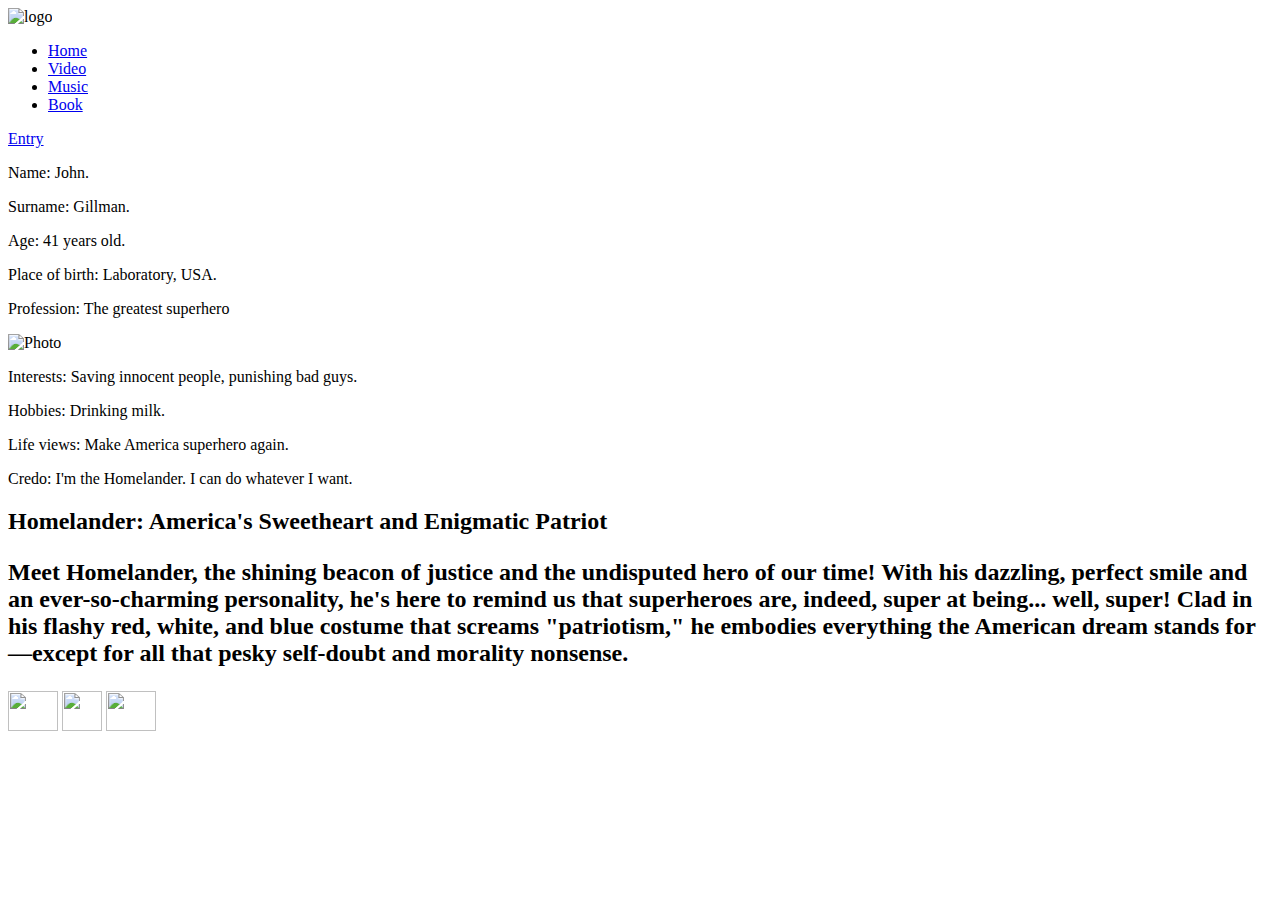
==== index.html @ f615ab15 "Create index.html" ====
<!DOCTYPE html>
<html lang="en">
<head>
    <meta charset="UTF-8">
    <meta name="viewport" content="width=device-width, initial-scale=1.0">
    <title>Document</title>
</head>
<body>
    <nav class = "navbar">
        <img src = "./src/public/Logo.png" width = 100 height = 100 alt = "logo">
        <ul>
            <li><a href = "index.html">Home</a></li>
            <li><a href = "video.html">Video</a></li>
            <li><a href = "audio.html">Music</a></li>
            <li><a href = "book.html">Book</a></li>
        </ul>
        <div><a href = "https://ku.edu.kz">Entry</a></div>
    </nav>
    <main class = container>
        <div class = "person">
            <p>Name: John.</p>
            <p>Surname: Gillman.</p>
            <p>Age: 41 years old.</p>
            <p>Place of birth: Laboratory, USA.</p>
            <p>Profession: The greatest superhero</p>
        </div>
        <img src = "./src/public/Photo.jpg" width = 600 height = 400 alt = "Photo">
        <div class = "interests">
            <p>Interests: Saving innocent people, punishing bad guys.</p>
            <p>Hobbies: Drinking milk.</p>
            <p>Life views: Make America superhero again.</p>
            <p>Credo: I'm the Homelander. I can do whatever I want.<p>
        </div>
        <section>
            <h2>Homelander: America's Sweetheart and Enigmatic Patriot<h2>
            <p>Meet Homelander, the shining beacon of justice and the undisputed hero of our time! With his dazzling, perfect smile and an ever-so-charming personality, he's here to remind us that superheroes are, indeed, super at being... well, super! Clad in his flashy red, white, and blue costume that screams "patriotism," he embodies everything the American dream stands for—except for all that pesky self-doubt and morality nonsense.</p>
        </section>
    </main>
    <footer>
        <a href = "https://youtube.com/@voughtintl?si=_PPRbvTHxkRu3IyV"><img src = "./src/public/youtube.png" width = 50 height = 40></a>
        <a href = "https://www.tiktok.com/@theboystv?_t=8pTpOxxFvW9&_r=1"><img src = "./src/public/tiktok.png" width = 40 height = 40></a>
        <a href = "https://www.instagram.com/kamarayev?igsh=MWQwenF3M3E0Y2RyaA%3D%3D&utm_source=qr"><img src = "./src/public/instagram.jpg" width = 50 height = 40></a>
    </footer>
    
</body>
</html>
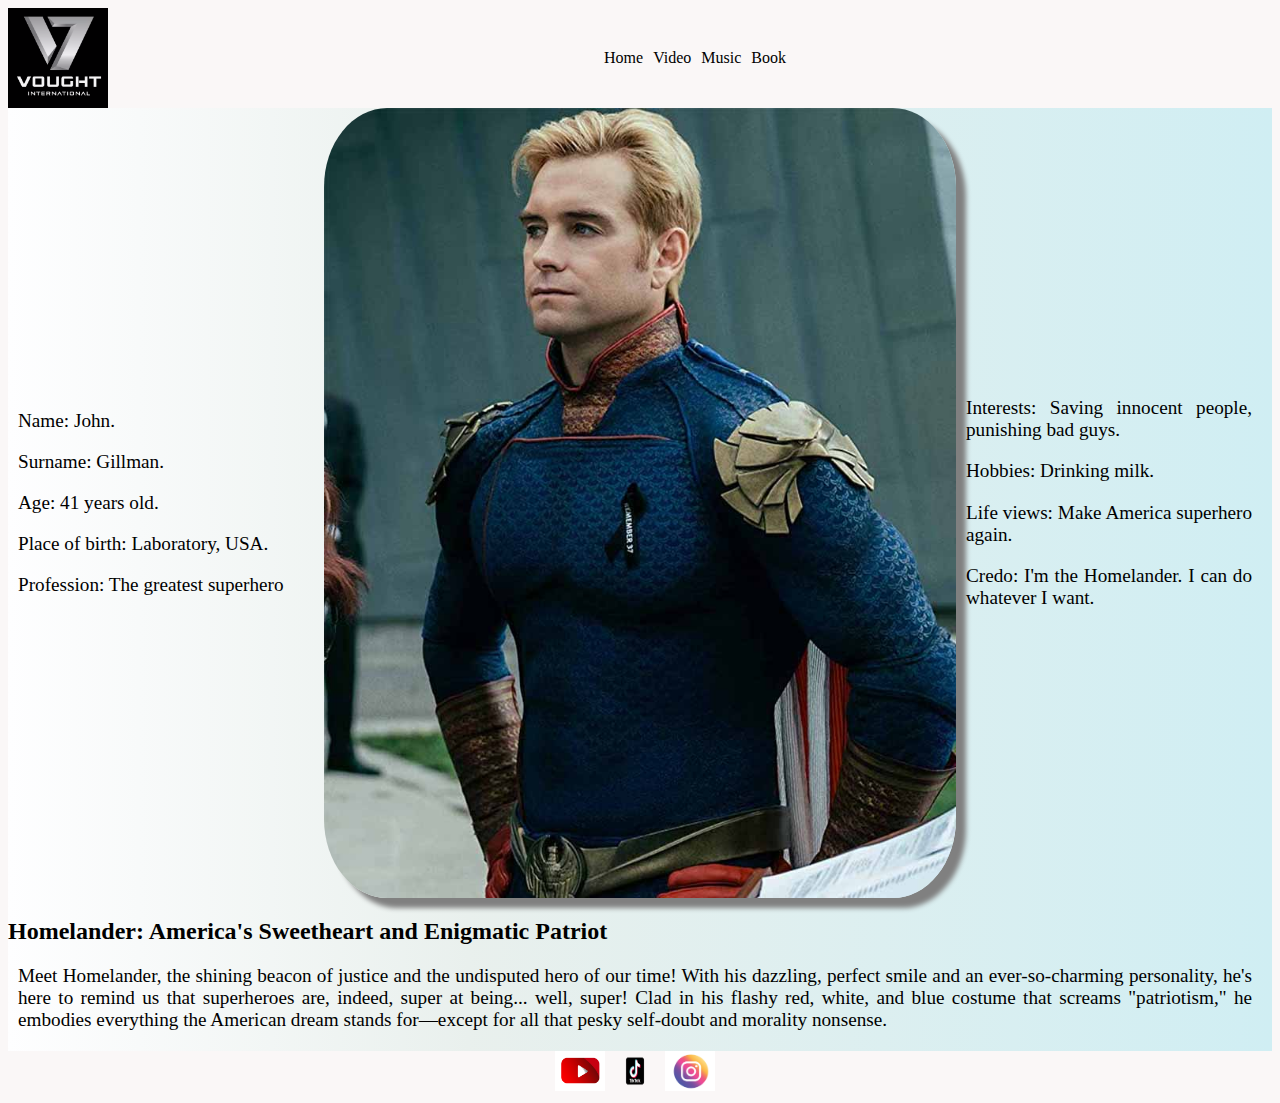
==== commit 7744a5c8: "Update index.html" ====
--- a/index.html
+++ b/index.html
@@ -3,18 +3,25 @@
 <head>
     <meta charset="UTF-8">
     <meta name="viewport" content="width=device-width, initial-scale=1.0">
+    <link rel = "stylesheet" href = "./src/style.css">
     <title>Document</title>
 </head>
 <body>
-    <nav class = "navbar">
+    <nav class = "navbar open">
         <img src = "./src/public/Logo.png" width = 100 height = 100 alt = "logo">
         <ul>
+            
             <li><a href = "index.html">Home</a></li>
             <li><a href = "video.html">Video</a></li>
             <li><a href = "audio.html">Music</a></li>
             <li><a href = "book.html">Book</a></li>
         </ul>
-        <div><a href = "https://ku.edu.kz">Entry</a></div>
+
+        <div class = "burger" id = "burger2">
+            <span></span>
+            <span></span>
+            <span></span>
+        </div>
     </nav>
     <main class = container>
         <div class = "person">
@@ -41,6 +48,7 @@
         <a href = "https://www.tiktok.com/@theboystv?_t=8pTpOxxFvW9&_r=1"><img src = "./src/public/tiktok.png" width = 40 height = 40></a>
         <a href = "https://www.instagram.com/kamarayev?igsh=MWQwenF3M3E0Y2RyaA%3D%3D&utm_source=qr"><img src = "./src/public/instagram.jpg" width = 50 height = 40></a>
     </footer>
-    
+    <script src = "./js/script.js"></script>
 </body>
 </html>
+
--- a/src/style.css
+++ b/src/style.css
@@ -0,0 +1,285 @@
+.navbar {
+    display: flex; /* Устанавливает контейнер .navbar как flex-контейнер, 
+    позволяя его дочерним элементам располагаться в одной линии */
+    flex-direction: row; /* Располагает дочерние элементы .navbar в строку (по горизонтали) */
+    justify-content: space-between; /* Распределяет дочерние элементы .navbar равномерно, 
+    с максимальным пространством между ними */
+    background-color: #faf7f7; /* Устанавливает фоновый цвет для .navbar */
+}
+
+.navbar ul {
+    display: flex; /* Устанавливает контейнер ul как flex-контейнер для его дочерних элементов (li) */
+    flex-direction: row; /* Располагает элементы списка (li) в строку (по горизонтали) */
+    list-style: none; /* Убирает маркеры списка */
+    margin: 0; /* Убирает внешний отступ у списка */
+}
+
+.navbar ul li {
+    display: flex; /* Устанавливает каждый элемент списка (li) как flex-контейнер для его содержимого */
+    margin-right: 10px; /* Добавляет отступ справа у каждого элемента списка */
+}
+
+.navbar ul li:hover {
+    background-color: #7cc6e5; /* Изменяет фоновый цвет элемента списка при наведении курсора */
+    border-radius: 20%; /* Скругляет углы элемента списка при наведении курсора */
+}
+
+.navbar ul li a {
+    text-decoration: none; /* Убирает подчеркивание у ссылок */
+    color: black; /* Устанавливает цвет текста ссылок черным */
+    margin: auto; /* Центрирует текст внутри элемента списка */
+}
+
+.navbar div {
+    display: flex; /* Устанавливает div как flex-контейнер */
+    margin-right: 20px; /* Добавляет отступ справа у div */
+}
+
+.navbar div a {
+    text-decoration: none; /* Убирает подчеркивание у ссылок в div */
+    color: black; /* Устанавливает цвет текста ссылок черным */
+    margin: auto; /* Центрирует текст внутри div */
+}
+
+.navbar div:hover {
+    background-color: #7cc6e5; /* Изменяет фоновый цвет div при наведении курсора */
+    border-radius: 20%; /* Скругляет углы div при наведении курсора */
+}
+
+/* Контейнер с элементами, использующий Flexbox для адаптивного размещения */
+.container {
+    display: flex;
+    flex-direction: row;
+    flex-wrap: wrap; /* Элементы переносятся на новую строку при нехватке места */
+}
+
+/* Элементы с классами .person и .interests занимают 25% ширины контейнера и центрируются */
+.person, .interests {
+    width: 25%;
+    margin: auto;
+}
+
+/* Стили для изображений внутри контейнера */
+.container img {
+    border-radius: 10%; /* Скругленные углы изображения */
+    box-shadow: 10px 10px 5px gray; /* Добавление тени с серым цветом */
+    width: 50%; /* Ширина изображения составляет 50% от ширины родительского элемента */
+    height: auto; /* Автоматическое подстраивание высоты для сохранения пропорций */
+}
+
+/* Эффект при наведении на изображение */
+.container img:hover {
+    transform: scale(1.1); /* Увеличение изображения на 10% */
+    transition: 0.5s ease; /* Плавный переход за 0.5 секунды */
+    box-shadow: 10px 10px 5px #7cc6e5; /* Изменение цвета тени на синий */
+}
+
+/* Фон для всей страницы */
+body {
+    background-color: #faf7f7; /* Светло-серый фон */
+}
+
+/* Фон для основного содержимого страницы */
+main {
+    background: linear-gradient(90deg, rgba(254,254,255,1) 0%, rgba(226,237,233,0.72) 37%, rgba(208,238,243,1) 100%);
+    /* Градиентный фон, плавно переходящий от светлого к более темному оттенку */
+}
+
+/* Стили для текста в параграфах */
+p {
+    text-align: justify; /* Выравнивание текста по ширине */
+    font-size: 1.2rem; /* Увеличенный размер шрифта */
+    font-weight: normal; /* Обычный вес шрифта */
+    margin-right: 20px;
+    margin-left: 10px; /* Отступы по бокам */
+}
+
+/* Эффект при наведении на параграф */
+p:hover {
+    background-color: #7cc6e5; /* Синий фон при наведении */
+}
+
+/* Секции внутри контейнера */
+.container section {
+    width: 100%; /* Секция занимает всю ширину контейнера */
+    margin: auto; /* Центрирование секции */
+}
+
+.container-video {
+    display: flex;
+    flex-direction: column; /* Контейнер для видео, элементы располагаются вертикально */
+}
+
+.video1, .video2, .video3 {
+    margin-bottom: 20px; /* Отступ снизу для каждого видео-блока */
+    flex-direction: column; /* Внутренние элементы располагаются вертикально */
+    display: flex; /* Применение Flexbox для управления содержимым */
+}
+
+.video1 video {
+    margin: auto; /* Центрирование видео по горизонтали */
+}
+
+.video2 iframe {
+    margin: auto; /* Центрирование iframe по горизонтали */
+}
+
+.video3 iframe {
+    margin: auto; /* Центрирование iframe по горизонтали */
+}
+
+.container-audio {
+    display: flex;
+    flex-direction: column; /* Контейнер для аудио, элементы располагаются вертикально */
+}
+
+.audio1, .audio2, .audio3 {
+    display: flex;
+    flex-direction: column; /* Внутренние элементы располагаются вертикально */
+    margin-top: 20px; /* Отступ сверху для каждого аудио-блока */
+}
+
+.audio1 audio, .audio2 audio, .audio3 audio {
+    width: 60%; /* Аудиоплееры занимают 60% ширины контейнера */
+    margin: auto; /* Центрирование аудиоплееров по горизонтали */
+}
+
+.audio1 img, .audio2 img, .audio3 img {
+    margin: auto; /* Центрирование изображений */
+    border-radius: 10%; /* Скругление углов изображений */
+    box-shadow: 5px 5px 5px #7cc6e5; /* Добавление синеватой тени к изображениям */
+}
+
+.container-book {
+    display: flex;
+    flex-direction: column; /* Контейнер для книг, элементы располагаются вертикально */
+}
+
+.book1, .book2, .book3 {
+    display: flex;
+    flex-direction: column; /* Внутренние элементы располагаются вертикально */
+    margin-top: 20px; /* Отступ сверху для каждого книжного блока */
+}
+
+.book1 img, .book2 img, .book3 img {
+    margin: auto; /* Центрирование изображений */
+    border-radius: 10%; /* Скругление углов изображений */
+    box-shadow: 5px 5px 5px #7cc6e5; /* Добавление синеватой тени к изображениям */
+    margin-bottom: 10px; /* Отступ снизу для изображений */
+}
+
+.book1 a, .book2 a, .book3 a {
+    margin: auto; /* Центрирование ссылок */
+    text-decoration: none; /* Убираем подчеркивание у ссылок */
+    color: black; /* Цвет текста ссылок черный */
+    font-size: 1.2rem; /* Увеличенный размер шрифта для ссылок */
+} 
+
+.book1 img:hover, .book2 img:hover, .book3 img:hover {
+    box-shadow: 5px 5px 5px greenyellow; /* Изменение тени на зеленовато-желтую при наведении на изображение */
+}
+
+.book1 a:hover, .book2 a:hover, .book3 a:hover {
+    background-color: #7cc6e5; /* Изменение фона ссылки на синий при наведении */
+    transition: 0.7s ease; /* Плавный переход фона за 0.7 секунды */
+}
+
+footer {
+    display: flex;
+    flex-direction: row; /* Элементы внутри футера располагаются горизонтально */
+    justify-content: center; /* Центрирование содержимого футера */
+}
+
+footer a {
+    margin-right: 10px; /* Отступ справа у ссылок в футере */
+}
+
+
+@media (max-width: 700px) {
+    /* При ширине экрана до 700px */
+    
+    .container {
+        display: flex;
+        flex-direction: column; /* Переключение на вертикальный макет */
+    }
+    
+    .person {
+        display: flex;
+        flex-direction: column; /* Внутренние элементы располагаются вертикально */
+        flex-wrap: wrap; /* Перенос элементов на новую строку при необходимости */
+        width: 100%; /* Элемент занимает всю ширину контейнера */
+        margin: 0; /* Убираем отступы */
+    }
+
+    .person p {
+        margin-top: 5px; /* Отступ сверху для параграфов */
+        margin-bottom: 10px; /* Отступ снизу для параграфов */
+    }
+    
+    .container img {
+        margin-top: 20px; /* Отступ сверху для изображений */
+        border-radius: 10%; /* Скругление углов изображений */
+        box-shadow: 5px 5px 5px gray; /* Тень для изображений */
+        width: 95%; /* Изображение занимает 95% ширины контейнера */
+        height: auto; /* Высота автоматически подстраивается под ширину */
+        margin: auto; /* Центрирование изображения по горизонтали */
+    }
+    
+    .container img:hover {
+        transform: scale(1.03); /* Легкое увеличение изображения при наведении */
+        transition: 0.5s ease; /* Плавный переход увеличения за 0.5 секунды */
+        box-shadow: 5px 5px 5px #7cc6e5; /* Изменение тени при наведении */
+    }
+
+    .interests {
+        display: flex;
+        flex-direction: column; /* Внутренние элементы располагаются вертикально */
+        flex-wrap: wrap; /* Перенос элементов на новую строку при необходимости */
+        width: 100%; /* Элемент занимает всю ширину контейнера */
+        margin: 0; /* Убираем отступы */
+    }
+
+    .interests p {
+        margin-top: 10px; /* Отступ сверху для параграфов */
+        margin-bottom: 0; /* Убираем отступ снизу */
+    }
+
+    h2 {
+        margin: 10px; /* Отступы вокруг заголовка */
+        text-align: center; /* Выравнивание заголовка по центру */
+    }
+
+    .video1 video {
+        margin-top: 20px; /* Отступ сверху для видео */
+        width: 95%; /* Видео занимает 95% ширины контейнера */
+        height: auto; /* Высота автоматически подстраивается под ширину */
+    }
+    
+    .video2 iframe {
+        width: 95%; /* Iframe занимает 95% ширины контейнера */
+        height: 320px; /* Высота Iframe фиксирована */
+    }
+    
+    .video3 iframe {
+        width: 95%; /* Iframe занимает 95% ширины контейнера */
+        height: 320px; /* Высота Iframe фиксирована */
+    }
+
+    .book1 img, .book2 img, .book3 img {
+        width: 95%; /* Изображения книг занимают 95% ширины контейнера */
+        height: auto; /* Высота автоматически подстраивается под ширину */
+    }
+}
+
+@media (min-width: 700px) and (max-width: 900px) {
+    /* При ширине экрана от 700px до 900px */
+    
+    .container img {
+        margin-top: 20px; /* Отступ сверху для изображений */
+        border-radius: 10%; /* Скругление углов изображений */
+        box-shadow: 5px 5px 5px gray; /* Тень для изображений */
+        width: 320px; /* Ширина изображения фиксирована */
+        height: 200px; /* Высота изображения фиксирована */
+        margin: auto; /* Центрирование изображения по горизонтали */
+    }
+}
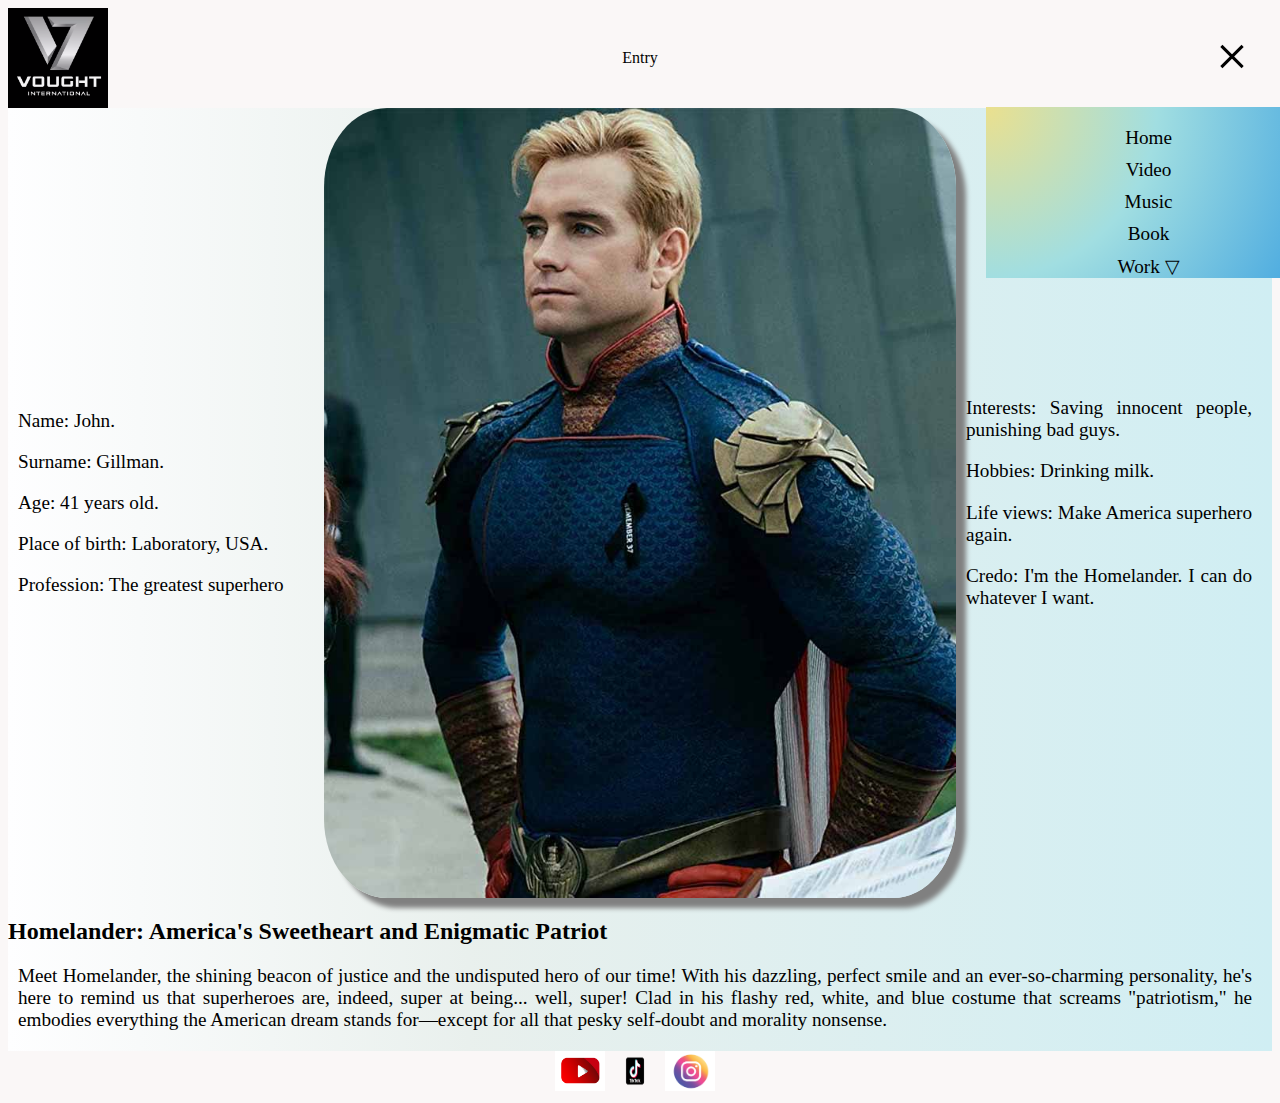
==== commit 96758c52: "Update index.html" ====
--- a/index.html
+++ b/index.html
@@ -10,13 +10,19 @@
     <nav class = "navbar open">
         <img src = "./src/public/Logo.png" width = 100 height = 100 alt = "logo">
         <ul>
-            
             <li><a href = "index.html">Home</a></li>
             <li><a href = "video.html">Video</a></li>
             <li><a href = "audio.html">Music</a></li>
             <li><a href = "book.html">Book</a></li>
+            <li class = "work"><a  href = "#">Work &bigtriangledown;</a>
+                <ul>
+                    <li><a href = "form.html">Form</a></li>
+                    <li><a href = "math.html">Math</a></li>
+                    <li><a href = "api.html">API</a></li>
+                </ul>
+            </li>
         </ul>
-
+        <div><a href = "https://ku.edu.kz">Entry</a></div>
         <div class = "burger" id = "burger2">
             <span></span>
             <span></span>
@@ -51,4 +57,3 @@
     <script src = "./js/script.js"></script>
 </body>
 </html>
-
--- a/src/style.css
+++ b/src/style.css
@@ -194,6 +194,41 @@
     margin-right: 10px; /* Отступ справа у ссылок в футере */
 }
 
+.burger{
+    display: none;
+}
+
+.navbar ul .work {
+    position: relative; /* Set the position to relative to enable absolute positioning of its child elements */
+    display: flex; /* Use flexbox for layout */
+    z-index: 10; /* Set stacking order */
+}
+
+.navbar ul .work ul {
+    position: absolute; /* Position the dropdown menu absolutely relative to its nearest positioned ancestor */
+    flex-direction: column; /* Arrange children in a column */
+    left: 0; /* Align the left edge of the dropdown with the parent */
+    top: 100%; /* Position the top of the dropdown just below the parent */
+    width: 100px; /* Set a fixed width for the dropdown */
+    display: none; /* Initially hide the dropdown */
+    padding: 0; /* Remove default padding */
+    z-index: 20; /* Set a higher stacking order for the dropdown */
+}
+
+.navbar ul .work ul li {
+    z-index: 20; /* Ensure list items have the same stacking order as the parent */
+    background-color: #7cc6e5; /* Set background color */
+    margin-bottom: 2px; /* Add space between items */
+}
+
+.navbar ul .work:hover ul {
+    display: block; /* Show the dropdown when hovering over the parent */
+}
+
+.navbar ul .work ul li:hover {
+    background-color: white; /* Change background color on hover */
+    border-radius: 0; /* Remove border radius */
+}
 
 @media (max-width: 700px) {
     /* При ширине экрана до 700px */
@@ -271,6 +306,133 @@
     }
 }
 
+.burger {
+    display: block; /* Отображение элемента как блочный элемент */
+    position: relative; /* Относительное позиционирование для внутренних элементов */
+    width: 40px; /* Ширина контейнера */
+    height: 40px; /* Высота контейнера */
+    margin: auto; /* Автоматические отступы по бокам для центрирования */
+    margin-left: 20px; /* Отступ слева */
+    margin-right: 5px; /* Отступ справа */
+}
+
+/* Стили для полосок внутри бургер-меню */
+.burger span {
+    position: absolute; /* Абсолютное позиционирование для расположения полосок внутри контейнера */
+    width: 30px; /* Ширина каждой полоски */
+    left: 5px; /* Отступ от левого края контейнера */
+    height: 3px; /* Высота полоски */
+    background-color: black; /* Цвет полоски */
+    bottom: 20px; /* Расположение полоски от нижнего края контейнера */
+}
+
+/* Стили для первой полоски бургер-меню */
+.burger span:nth-child(1) {
+    transform: translateY(-10px); /* Перемещение первой полоски вверх на 10px */
+}
+
+/* Стили для третьей полоски бургер-меню */
+.burger span:nth-child(3) {
+    transform: translateY(10px); /* Перемещение третьей полоски вниз на 10px */
+}
+.navbar ul {
+    position: absolute; /* Абсолютное позиционирование относительно ближайшего позиционированного предка, в нашем случае экрана. */
+    background: radial-gradient(circle at top left, rgb(235, 224, 142), rgb(161, 222, 225), rgb(80, 173, 224)); /* Радужный градиентный фон от верхнего левого угла */
+    flex-direction: column; /* Элементы списка будут выстраиваться вертикально (необходимо для флекс-контейнера) */
+    width: 20%; /* Ширина списка равна 30% от ширины родительского элемента */
+    height: auto; /* Высота автоматически подстраивается под содержимое */
+    top: 107px; /* Расположение списка на 68px ниже от верхнего края родительского элемента */
+    left: -40%; /* Расположение списка на 40% ширины родительского элемента слева (вне видимой области) */
+    z-index: 2; /* Уровень стека элемента, чтобы он перек рывал другие элементы с меньшим z-index */
+}
+
+/* Стили для элементов списка внутри навигационного меню */
+.navbar ul li {
+    margin-top: 10px; /* Отступ сверху для элементов списка */
+}
+
+/* Стили для элемента списка при наведении */
+.navbar ul li:hover {
+    background-color: rgb(169, 51, 51); /* Цвет фона элемента становится черным при наведении */
+    transform: scale(1.07); /* Увеличение размера элемента на 7% при наведении */
+    transition: 0.4s ease; /* Плавный переход эффекта с продолжительностью 0.4 секунды */
+    border-radius: 5%; /* Закругление углов элемента на 5% */
+}
+
+/* Стили для ссылок в элементах списка при наведении */
+.navbar ul li a:hover {
+    color: white; /* Цвет текста ссылки становится белым при наведении */
+}
+
+.navbar ul li:nth-child(1) {
+    margin-top: 20px; /* Увеличение отступа сверху для первого элемента списка */
+}
+
+/* Стили для ссылок внутри элементов списка */
+.navbar ul li a {
+    margin-left: 50; /* Установка нулевого отступа слева для ссылок */
+    font-size: 1.2rem; /* Установка размера шрифта в 1.2rem */
+}
+
+/* Стили для навигационного меню при открытом состоянии */
+/* Menu styles when open */
+.navbar.open ul {
+    transform: translateX(0); /* Ensure it moves into view */
+    left: 77%; /* Ensure the left is correctly set */
+    z-index: 1000; /* Increase z-index to ensure it's on top */
+    transition: 0.0s ease-in-out; /* Smooth transition effect */
+    display: block; /* Ensure it is displayed */
+    visibility: visible; /* Ensure visibility */
+}
+
+
+/* Стили для первой полоски бургер-меню при открытом состоянии */
+.navbar.open .burger span:nth-child(1) {
+    transform: translateY(0) rotate(45deg); /* Поворачивает первую полоску на 45 градусов и возвращает в исходное положение по вертикали */
+}
+
+/* Стили для второй полоски бургер-меню при открытом состоянии */
+.navbar.open .burger span:nth-child(2) {
+    opacity: 0; /* Делает вторую полоску полностью прозрачной (не видимой) */
+}
+
+/* Стили для третьей полоски бургер-меню при открытом состоянии */
+.navbar.open .burger span:nth-child(3) {
+    transform: translateY(0) rotate(-45deg); /* Поворачивает третью полоску на -45 градусов и возвращает в исходное положение по вертикали */
+}
+
+.navbar ul .work ul {
+    position: absolute; /* Position the dropdown menu absolutely relative to its nearest positioned ancestor */
+    flex-direction: column; /* Arrange children in a column */
+    left: 65px; /* Offset the dropdown 10px from the left of the parent */
+    top: 10; /* Align the top of the dropdown with the top of the parent */
+    width: 100px; /* Set a fixed width for the dropdown */
+    display: none; /* Initially hide the dropdown */
+    padding: 0; /* Remove default padding */
+    z-index: 20; /* Set a higher stacking order for the dropdown */
+}
+
+.navbar ul .work ul li {
+    margin-top: 0; /* Remove top margin */
+    margin-bottom: 10px; /* Add bottom margin */
+    background-color: unset; /* Remove default background color */
+    font-size: 1.2rem; /* Increase font size */
+    margin-left: 10px; /* Offset the list item 10px from the left */
+    color: black; /* Set text color to black */
+}
+
+.navbar ul .work ul li:hover {
+    background-color: black; /* Change background color to black on hover */
+}
+
+.navbar ul .work ul li:hover a:hover {
+    color: white; /* Change text color to white when hovering over the link */
+}
+
+.navbar ul .work:hover ul li a {
+    color: black; /* Set text color to black when hovering over the parent */
+}
+
 @media (min-width: 700px) and (max-width: 900px) {
     /* При ширине экрана от 700px до 900px */
     
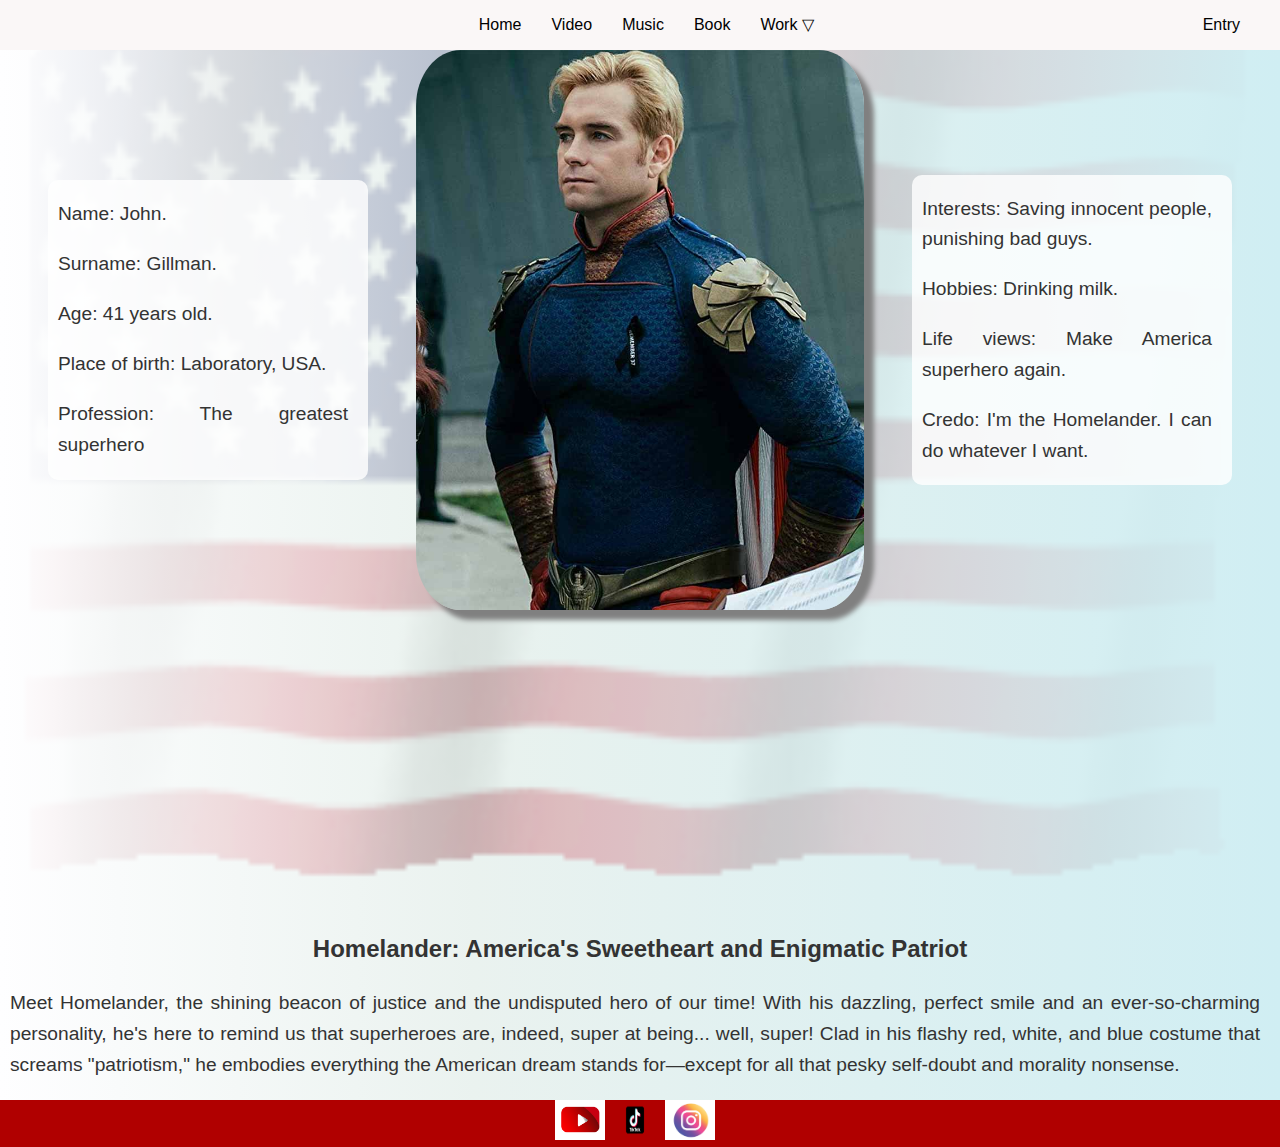
==== commit 479b02b5: "update" ====
--- a/index.html
+++ b/index.html
@@ -8,7 +8,7 @@
 </head>
 <body>
     <nav class = "navbar open">
-        <img src = "./src/public/Logo.png" width = 100 height = 100 alt = "logo">
+        <iframe src="https://lottie.host/embed/52206064-2e65-4ac2-9185-da3a2438ba5f/0RLz1DBx2o.json"></iframe>
         <ul>
             <li><a href = "index.html">Home</a></li>
             <li><a href = "video.html">Video</a></li>
@@ -29,26 +29,33 @@
             <span></span>
         </div>
     </nav>
-    <main class = container>
-        <div class = "person">
+    <main class="container">
+        <div class="person">
             <p>Name: John.</p>
             <p>Surname: Gillman.</p>
             <p>Age: 41 years old.</p>
             <p>Place of birth: Laboratory, USA.</p>
             <p>Profession: The greatest superhero</p>
         </div>
-        <img src = "./src/public/Photo.jpg" width = 600 height = 400 alt = "Photo">
-        <div class = "interests">
+        <img src="./src/public/Photo.jpg" width="600" height="400" alt="Photo">
+        <div class="interests">
             <p>Interests: Saving innocent people, punishing bad guys.</p>
             <p>Hobbies: Drinking milk.</p>
             <p>Life views: Make America superhero again.</p>
-            <p>Credo: I'm the Homelander. I can do whatever I want.<p>
+            <p>Credo: I'm the Homelander. I can do whatever I want.</p>
         </div>
+        <!-- Lottie animation added below the containers -->
+        <iframe src="https://lottie.host/embed/68614245-d536-498c-8ad2-2663d6bbe77c/H2BH1eVf7Z.json" 
+                width="100%" 
+                height="300" 
+                style="border:none;">
+        </iframe>
         <section>
-            <h2>Homelander: America's Sweetheart and Enigmatic Patriot<h2>
+            <h2>Homelander: America's Sweetheart and Enigmatic Patriot</h2>
             <p>Meet Homelander, the shining beacon of justice and the undisputed hero of our time! With his dazzling, perfect smile and an ever-so-charming personality, he's here to remind us that superheroes are, indeed, super at being... well, super! Clad in his flashy red, white, and blue costume that screams "patriotism," he embodies everything the American dream stands for—except for all that pesky self-doubt and morality nonsense.</p>
         </section>
     </main>
+    
     <footer>
         <a href = "https://youtube.com/@voughtintl?si=_PPRbvTHxkRu3IyV"><img src = "./src/public/youtube.png" width = 50 height = 40></a>
         <a href = "https://www.tiktok.com/@theboystv?_t=8pTpOxxFvW9&_r=1"><img src = "./src/public/tiktok.png" width = 40 height = 40></a>
--- a/src/style.css
+++ b/src/style.css
@@ -5,6 +5,15 @@
     justify-content: space-between; /* Распределяет дочерние элементы .navbar равномерно, 
     с максимальным пространством между ними */
     background-color: #faf7f7; /* Устанавливает фоновый цвет для .navbar */
+    position: sticky;
+    top: 0;
+    z-index: 1000;
+}
+
+.navbar iframe {
+    width: 50px; /* Adjust as needed */
+    height: 50px; /* Adjust as needed */
+    border: none; /* Removes border around iframe */
 }
 
 .navbar ul {
@@ -12,6 +21,10 @@
     flex-direction: row; /* Располагает элементы списка (li) в строку (по горизонтали) */
     list-style: none; /* Убирает маркеры списка */
     margin: 0; /* Убирает внешний отступ у списка */
+    justify-content: center;
+    flex-grow: 1; 
+    gap: 20px;
+    padding-left: 50px; 
 }
 
 .navbar ul li {
@@ -46,15 +59,20 @@
     border-radius: 20%; /* Скругляет углы div при наведении курсора */
 }
 
+
+
 /* Контейнер с элементами, использующий Flexbox для адаптивного размещения */
 .container {
     display: flex;
     flex-direction: row;
     flex-wrap: wrap; /* Элементы переносятся на новую строку при нехватке места */
+    text-align: center;
 }
 
 /* Элементы с классами .person и .interests занимают 25% ширины контейнера и центрируются */
 .person, .interests {
+    background: rgba(255, 255, 255, 0.8);
+    border-radius: 10px;
     width: 25%;
     margin: auto;
 }
@@ -63,7 +81,7 @@
 .container img {
     border-radius: 10%; /* Скругленные углы изображения */
     box-shadow: 10px 10px 5px gray; /* Добавление тени с серым цветом */
-    width: 50%; /* Ширина изображения составляет 50% от ширины родительского элемента */
+    width: 35%; /* Ширина изображения составляет 50% от ширины родительского элемента */
     height: auto; /* Автоматическое подстраивание высоты для сохранения пропорций */
 }
 
@@ -76,7 +94,16 @@
 
 /* Фон для всей страницы */
 body {
-    background-color: #faf7f7; /* Светло-серый фон */
+    margin: 0;
+    padding: 0;
+    height: 100vh;
+    background-image: url('../src/public/usa.gif');
+    background-size: cover;
+    background-repeat: no-repeat;
+    background-position: center;
+    font-family: 'Roboto', sans-serif;
+    line-height: 1.6;
+    color: #333;
 }
 
 /* Фон для основного содержимого страницы */
@@ -99,7 +126,6 @@
     background-color: #7cc6e5; /* Синий фон при наведении */
 }
 
-/* Секции внутри контейнера */
 .container section {
     width: 100%; /* Секция занимает всю ширину контейнера */
     margin: auto; /* Центрирование секции */
@@ -110,22 +136,28 @@
     flex-direction: column; /* Контейнер для видео, элементы располагаются вертикально */
 }
 
+/* Общие стили для каждого видео-блока */
 .video1, .video2, .video3 {
     margin-bottom: 20px; /* Отступ снизу для каждого видео-блока */
     flex-direction: column; /* Внутренние элементы располагаются вертикально */
     display: flex; /* Применение Flexbox для управления содержимым */
-}
-
-.video1 video {
-    margin: auto; /* Центрирование видео по горизонтали */
-}
-
-.video2 iframe {
-    margin: auto; /* Центрирование iframe по горизонтали */
-}
-
-.video3 iframe {
-    margin: auto; /* Центрирование iframe по горизонтали */
+    align-items: center; /* Центрирование содержимого по горизонтали */
+    text-align: center; /* Центрирование текста */
+}
+
+/* Центрирование видео и iframe */
+.video1 video, .video2 iframe, .video3 iframe {
+    margin: auto; /* Центрирование видео и iframe по горизонтали */
+}
+
+/* Стили для текста под видео */
+.video1 p, .video2 p, .video3 p {
+    margin-top: 10px; /* Отступ сверху для текста */
+    font-size: 1.1rem; /* Размер шрифта */
+    color: #333; /* Цвет текста */
+    text-align: center; /* Центрирование текста */
+    width: 100%; /* Текст занимает всю ширину */
+    max-width: 600px; /* Ограничение максимальной ширины текста */
 }
 
 .container-audio {
@@ -153,12 +185,15 @@
 .container-book {
     display: flex;
     flex-direction: column; /* Контейнер для книг, элементы располагаются вертикально */
+    align-items: center;
 }
 
 .book1, .book2, .book3 {
     display: flex;
     flex-direction: column; /* Внутренние элементы располагаются вертикально */
     margin-top: 20px; /* Отступ сверху для каждого книжного блока */
+    align-items: center; /* Центрирование элементов внутри каждого блока */
+    text-align: center; /* Центрирование текста */
 }
 
 .book1 img, .book2 img, .book3 img {
@@ -188,13 +223,14 @@
     display: flex;
     flex-direction: row; /* Элементы внутри футера располагаются горизонтально */
     justify-content: center; /* Центрирование содержимого футера */
+    background-color: #B00000;
 }
 
 footer a {
     margin-right: 10px; /* Отступ справа у ссылок в футере */
 }
 
-.burger{
+.burger {
     display: none;
 }
 
@@ -230,6 +266,285 @@
     border-radius: 0; /* Remove border radius */
 }
 
+.form {
+    flex-direction: column; /* Arrange the children of the .form container in a column layout */
+}
+
+.form form {
+    display: flex; /* Use flexbox for the form layout */
+    flex-direction: column; /* Arrange form elements in a column */
+}
+
+.form form fieldset {
+    display: flex; /* Use flexbox for the fieldset layout */
+    flex-direction: column; /* Arrange fieldset elements in a column */
+    width: 50%; /* Set the width of the fieldset to 50% of the container */
+    margin: auto; /* Center the fieldset horizontally */
+    margin-top: 30px; /* Add a margin of 30px to the top */
+    margin-bottom: 10px; /* Add a margin of 10px to the bottom */
+}
+
+.form form fieldset input {
+    margin-bottom: 10px; /* Add a margin of 10px to the bottom of each input element */
+}
+
+.form form fieldset legend {
+    text-align: center; /* Center the legend text */
+    font-size: 1.2rem; /* Set the font size of the legend text to 1.2rem */
+    font-weight: bold; /* Make the legend text bold */
+}
+
+.form form button {
+    width: 200px; /* Set the width of the button to 200px */
+    font-size: 1.2rem; /* Set the font size of the button text to 1.2rem */
+    background-color: #24779b; /* Set the background color of the button */
+    color: white; /* Set the text color of the button to white */
+    margin: auto; /* Center the button horizontally */
+    margin-bottom: 20px; /* Add a margin of 20px to the bottom */
+}
+
+.form form button:hover {
+    font-size: 1.2rem; /* Maintain the font size of the button text on hover */
+    background-color: #91130c; /* Change the background color of the button on hover */
+    color: rgb(248, 243, 243); /* Change the text color of the button on hover */
+}
+
+.math{
+    display: flex;
+}
+
+.math form{
+    display: flex;
+    flex-direction: column;
+    margin: auto;
+    padding-top: 20px;
+    width: 100%;
+
+}
+
+.math form fieldset{
+    display: flex;
+    width: 50%;
+    margin: auto;
+    flex-direction: column;
+    margin-bottom: 30px;
+}
+
+.math form fieldset legend{
+    text-align: center;
+    font-size: 1.2rem;
+}
+
+.math form fieldset .counters {
+    display: flex;
+    flex-direction: row;
+    justify-content: center;
+    gap: 10px;
+    margin-bottom: 20px;
+}
+
+.math form fieldset .counters div {
+    display: flex;
+    flex-direction: column;
+    width: 50%;
+    margin: auto;
+}
+
+.math form fieldset .counters div label, input {
+    margin: auto;
+    text-align: center;
+}
+
+.math form fieldset .counters div input {
+    width: 70%;
+    font-size: 1.1rem;
+    color: black;
+}
+
+.math form fieldset .butcont {
+    display: flex;
+    flex: row;
+    width: 100%;
+    margin-bottom: 20px;
+}
+
+.math form fieldset .butcont button {
+    display: block;
+    width: 20%;
+    box-sizing: border-box;
+    height: 40px;
+    margin: auto;
+}
+
+.butcont button:hover {
+    background-color: #91130c; /* Change background to light red on hover */
+}
+
+.math form fieldset p {
+    display: flex;
+    margin: 0;
+}
+
+.math form fieldset p span {
+    margin: auto;
+    font-size: 1.2rem;
+}
+
+.API section {
+    display: flex;
+    flex-direction: column;
+    align-items: flex-start;
+    width: 200px;
+    margin: 20px;
+}
+
+figure {
+    width: 50%;
+    text-align: center;
+    margin: 0;
+}
+
+figure img {
+    width: 100%;
+    height: auto;
+    max-width: 400px;
+    display: block;
+}
+
+figcaption {
+    margin-top: 10px;
+    font-size: 1rem;
+    color: #333;
+}
+
+.API {
+    display:flex;
+    flex-direction: column;
+    flex-wrap: wrap;
+    justify-content: center;
+}
+
+.API .Petro {
+    display: flex;
+    flex-direction: row;
+    width: 70%;
+    margin: auto;
+    margin-bottom: 40px;
+    padding-top: 20px;
+}
+
+.API .Petro img, span {
+    margin: auto;
+    width: 50%;
+    height: auto;
+}
+
+.API .Tokyo {
+    display: flex;
+    flex-direction: row;
+    width: 70%;
+    margin: auto;
+    margin-bottom: 40px;
+}
+
+.API .Tokyo img, span {
+    margin: auto;
+    width: 50%;
+    height: auto;
+}
+
+.API .Tucson {
+    display: flex;
+    flex-direction: row;
+    width: 70%;
+    margin: auto;
+    margin-bottom: 40px;
+}
+
+.API .Tucson img, span {
+    margin: auto;
+    width: 50%;
+    height: auto;
+}
+
+.API .StPetersburg {
+    display: flex;
+    flex-direction: row;
+    width: 70%;
+    margin: auto;
+    margin-bottom: 40px;
+}
+
+.API .StPetersburg img, span {
+    margin: auto;
+    width: 50%;
+    height: auto;
+}
+
+.API .Honkong {
+    display: flex;
+    flex-direction: row;
+    width: 70%;
+    margin: auto;
+    margin-bottom: 40px;
+}
+
+.API .Honkong img, span {
+    margin: auto;
+    width: 50%;
+    height: auto;
+}
+
+.API .Petro img {
+    border-radius: 8px;
+}
+
+.API .Tucson img {
+    border-radius: 8px;
+}
+
+.API .Tokyo img {
+    border-radius: 8px;
+}
+
+.API .StPetersburg img {
+    border-radius: 8px;
+}
+
+.API .Honkong img {
+    border-radius: 8px;
+}
+
+.API .Petro span {
+    display: inline;
+    text-align: center;
+    font-size: 1.2rem;
+}
+
+.API .Tucson span {
+    display: inline;
+    text-align: center;
+    font-size: 1.2rem;
+}
+
+.API .Tokyo span {
+    display: inline;
+    text-align: center;
+    font-size: 1.2rem;
+}
+
+.API .StPetersburg span {
+    display: inline;
+    text-align: center;
+    font-size: 1.2rem;
+}
+
+.API .Honkong span {
+    display: inline;
+    text-align: center;
+    font-size: 1.2rem;
+}
+
 @media (max-width: 700px) {
     /* При ширине экрана до 700px */
     
@@ -244,6 +559,7 @@
         flex-wrap: wrap; /* Перенос элементов на новую строку при необходимости */
         width: 100%; /* Элемент занимает всю ширину контейнера */
         margin: 0; /* Убираем отступы */
+
     }
 
     .person p {
@@ -304,139 +620,160 @@
         width: 95%; /* Изображения книг занимают 95% ширины контейнера */
         height: auto; /* Высота автоматически подстраивается под ширину */
     }
-}
-
-.burger {
-    display: block; /* Отображение элемента как блочный элемент */
-    position: relative; /* Относительное позиционирование для внутренних элементов */
-    width: 40px; /* Ширина контейнера */
-    height: 40px; /* Высота контейнера */
-    margin: auto; /* Автоматические отступы по бокам для центрирования */
-    margin-left: 20px; /* Отступ слева */
-    margin-right: 5px; /* Отступ справа */
-}
-
-/* Стили для полосок внутри бургер-меню */
-.burger span {
-    position: absolute; /* Абсолютное позиционирование для расположения полосок внутри контейнера */
-    width: 30px; /* Ширина каждой полоски */
-    left: 5px; /* Отступ от левого края контейнера */
-    height: 3px; /* Высота полоски */
-    background-color: black; /* Цвет полоски */
-    bottom: 20px; /* Расположение полоски от нижнего края контейнера */
-}
-
-/* Стили для первой полоски бургер-меню */
-.burger span:nth-child(1) {
-    transform: translateY(-10px); /* Перемещение первой полоски вверх на 10px */
-}
-
-/* Стили для третьей полоски бургер-меню */
-.burger span:nth-child(3) {
-    transform: translateY(10px); /* Перемещение третьей полоски вниз на 10px */
-}
-.navbar ul {
-    position: absolute; /* Абсолютное позиционирование относительно ближайшего позиционированного предка, в нашем случае экрана. */
-    background: radial-gradient(circle at top left, rgb(235, 224, 142), rgb(161, 222, 225), rgb(80, 173, 224)); /* Радужный градиентный фон от верхнего левого угла */
-    flex-direction: column; /* Элементы списка будут выстраиваться вертикально (необходимо для флекс-контейнера) */
-    width: 20%; /* Ширина списка равна 30% от ширины родительского элемента */
-    height: auto; /* Высота автоматически подстраивается под содержимое */
-    top: 107px; /* Расположение списка на 68px ниже от верхнего края родительского элемента */
-    left: -40%; /* Расположение списка на 40% ширины родительского элемента слева (вне видимой области) */
-    z-index: 2; /* Уровень стека элемента, чтобы он перек рывал другие элементы с меньшим z-index */
-}
-
-/* Стили для элементов списка внутри навигационного меню */
-.navbar ul li {
-    margin-top: 10px; /* Отступ сверху для элементов списка */
-}
-
-/* Стили для элемента списка при наведении */
-.navbar ul li:hover {
-    background-color: rgb(169, 51, 51); /* Цвет фона элемента становится черным при наведении */
-    transform: scale(1.07); /* Увеличение размера элемента на 7% при наведении */
-    transition: 0.4s ease; /* Плавный переход эффекта с продолжительностью 0.4 секунды */
-    border-radius: 5%; /* Закругление углов элемента на 5% */
-}
-
-/* Стили для ссылок в элементах списка при наведении */
-.navbar ul li a:hover {
-    color: white; /* Цвет текста ссылки становится белым при наведении */
-}
-
-.navbar ul li:nth-child(1) {
-    margin-top: 20px; /* Увеличение отступа сверху для первого элемента списка */
-}
-
-/* Стили для ссылок внутри элементов списка */
-.navbar ul li a {
-    margin-left: 50; /* Установка нулевого отступа слева для ссылок */
-    font-size: 1.2rem; /* Установка размера шрифта в 1.2rem */
-}
-
-/* Стили для навигационного меню при открытом состоянии */
-/* Menu styles when open */
-.navbar.open ul {
-    transform: translateX(0); /* Ensure it moves into view */
-    left: 77%; /* Ensure the left is correctly set */
-    z-index: 1000; /* Increase z-index to ensure it's on top */
-    transition: 0.0s ease-in-out; /* Smooth transition effect */
-    display: block; /* Ensure it is displayed */
-    visibility: visible; /* Ensure visibility */
-}
-
-
-/* Стили для первой полоски бургер-меню при открытом состоянии */
-.navbar.open .burger span:nth-child(1) {
-    transform: translateY(0) rotate(45deg); /* Поворачивает первую полоску на 45 градусов и возвращает в исходное положение по вертикали */
-}
-
-/* Стили для второй полоски бургер-меню при открытом состоянии */
-.navbar.open .burger span:nth-child(2) {
-    opacity: 0; /* Делает вторую полоску полностью прозрачной (не видимой) */
-}
-
-/* Стили для третьей полоски бургер-меню при открытом состоянии */
-.navbar.open .burger span:nth-child(3) {
-    transform: translateY(0) rotate(-45deg); /* Поворачивает третью полоску на -45 градусов и возвращает в исходное положение по вертикали */
-}
-
-.navbar ul .work ul {
-    position: absolute; /* Position the dropdown menu absolutely relative to its nearest positioned ancestor */
-    flex-direction: column; /* Arrange children in a column */
-    left: 65px; /* Offset the dropdown 10px from the left of the parent */
-    top: 10; /* Align the top of the dropdown with the top of the parent */
-    width: 100px; /* Set a fixed width for the dropdown */
-    display: none; /* Initially hide the dropdown */
-    padding: 0; /* Remove default padding */
-    z-index: 20; /* Set a higher stacking order for the dropdown */
-}
-
-.navbar ul .work ul li {
-    margin-top: 0; /* Remove top margin */
-    margin-bottom: 10px; /* Add bottom margin */
-    background-color: unset; /* Remove default background color */
-    font-size: 1.2rem; /* Increase font size */
-    margin-left: 10px; /* Offset the list item 10px from the left */
-    color: black; /* Set text color to black */
-}
-
-.navbar ul .work ul li:hover {
-    background-color: black; /* Change background color to black on hover */
-}
-
-.navbar ul .work ul li:hover a:hover {
-    color: white; /* Change text color to white when hovering over the link */
-}
-
-.navbar ul .work:hover ul li a {
-    color: black; /* Set text color to black when hovering over the parent */
+
+    .burger {
+        display: block;
+        position: relative;
+        width: 50px;  /* Increased width for better visibility */
+        height: 50px; /* Increased height */
+        margin: 10px 20px; /* Centering with balanced margins */
+        cursor: pointer; /* Add pointer to indicate it's clickable */
+    }
+    
+    /* Styling for the individual lines (burger bars) */
+    .burger span {
+        position: absolute;
+        width: 40px; /* Longer lines for better visibility */
+        left: 5px;
+        height: 4px; /* Slightly thicker lines */
+        background-color: black;
+        transition: all 0.3s ease; /* Smooth transition for hover/active effects */
+    }
+    
+    /* Positioning the lines for a standard burger appearance */
+    .burger span:nth-child(1) {
+        top: 12px; /* Move the first line down */
+    }
+    .burger span:nth-child(2) {
+        top: 24px; /* Center the second line */
+    }
+    .burger span:nth-child(3) {
+        top: 36px; /* Position the third line at the bottom */
+    }
+    
+    /* Burger transformation when the menu is open */
+    .navbar.open .burger span:nth-child(1) {
+        transform: translateY(12px) rotate(45deg); /* First line rotates to a cross */
+    }
+    .navbar.open .burger span:nth-child(2) {
+        opacity: 0; /* Hide the middle line */
+    }
+    .navbar.open .burger span:nth-child(3) {
+        transform: translateY(-12px) rotate(-45deg); /* Third line rotates to complete the cross */
+    }
+    
+    /* Smooth transition for hover effect */
+    .burger:hover span {
+        background-color: #333; /* Darken the lines slightly on hover */
+        transition: background-color 0.3s ease;
+    }
+    
+    /* Navigation menu (hidden by default, appears when open) */
+    .navbar ul {
+        position: absolute;
+        background: linear-gradient(135deg, #f5d76e, #00538A); /* Updated background with smoother gradient */
+        flex-direction: column;
+        width: 200px; /* Ensure enough width for text */
+        height: auto;
+        top: 60px; /* Positioned just below the burger icon */
+        right: 20px; /* Aligned to the right */
+        padding: 10px;
+        box-shadow: 0 4px 10px rgba(0, 0, 0, 0.1); /* Soft shadow for depth */
+        border-radius: 10px; /* Rounded corners for a modern look */
+        opacity: 0; /* Initially hidden */
+        visibility: hidden; /* Completely hidden */
+        transition: opacity 0.3s ease, visibility 0.3s ease; /* Smooth opening transition */
+    }
+    
+    /* Menu visibility when open */
+    .navbar.open ul {
+        opacity: 1;
+        visibility: visible;
+    }
+    
+    /* List items styling */
+    .navbar ul li {
+        padding: 10px 20px;
+        list-style: none;
+        text-align: center;
+        background-color: rgba(255, 255, 255, 0.8); /* Soft background for items */
+        border-radius: 5px;
+        transition: background-color 0.3s ease, transform 0.3s ease;
+    }
+    
+    /* Hover effect for menu items */
+    .navbar ul li:hover {
+        background-color: #3498db; /* Blue background on hover */
+        transform: scale(1.05); /* Slightly enlarge the item */
+    }
+    
+    /* Links inside menu items */
+    .navbar ul li a {
+        color: #333;
+        text-decoration: none;
+        font-size: 1.1rem;
+        display: block;
+    }
+    
+    /* Hover effect for links */
+    .navbar ul li a:hover {
+        color: white;
+    }
+    
+    .form form fieldset {
+        width:80%;
+    }
+    
+    .math form fieldset {
+        width: 70%;
+    }
+    
+    .API .Tokyo {
+        width: 100%;
+    }
+    
+    .API .Petro {
+        width: 100%;
+    }
+    
+    .API .Tucson {
+        width: 100%;
+    }
+    
+    .API .StPetersburg {
+        width: 100%;
+    }
+    
+    .API .Honkong {
+        width: 100%;
+    }
+    
+    .API .Petro span {
+        font-size: 1.05rem;
+    }
+    
+    .API .Tucson span {
+        font-size: 1.05rem;
+    }
+    
+    .API .Tokyo span {
+        font-size: 1.05rem;
+    }
+    
+    .API .StPetersburg span {
+        font-size: 1.05rem;
+    }
+    
+    .API .Honkong span {
+        font-size: 1.05rem;
+    }
+
 }
 
 @media (min-width: 700px) and (max-width: 900px) {
     /* При ширине экрана от 700px до 900px */
-    
-    .container img {
+   
+.container img {
         margin-top: 20px; /* Отступ сверху для изображений */
         border-radius: 10%; /* Скругление углов изображений */
         box-shadow: 5px 5px 5px gray; /* Тень для изображений */
@@ -445,3 +782,7 @@
         margin: auto; /* Центрирование изображения по горизонтали */
     }
 }
+
+.form form fieldset{
+    width: 65%;
+}